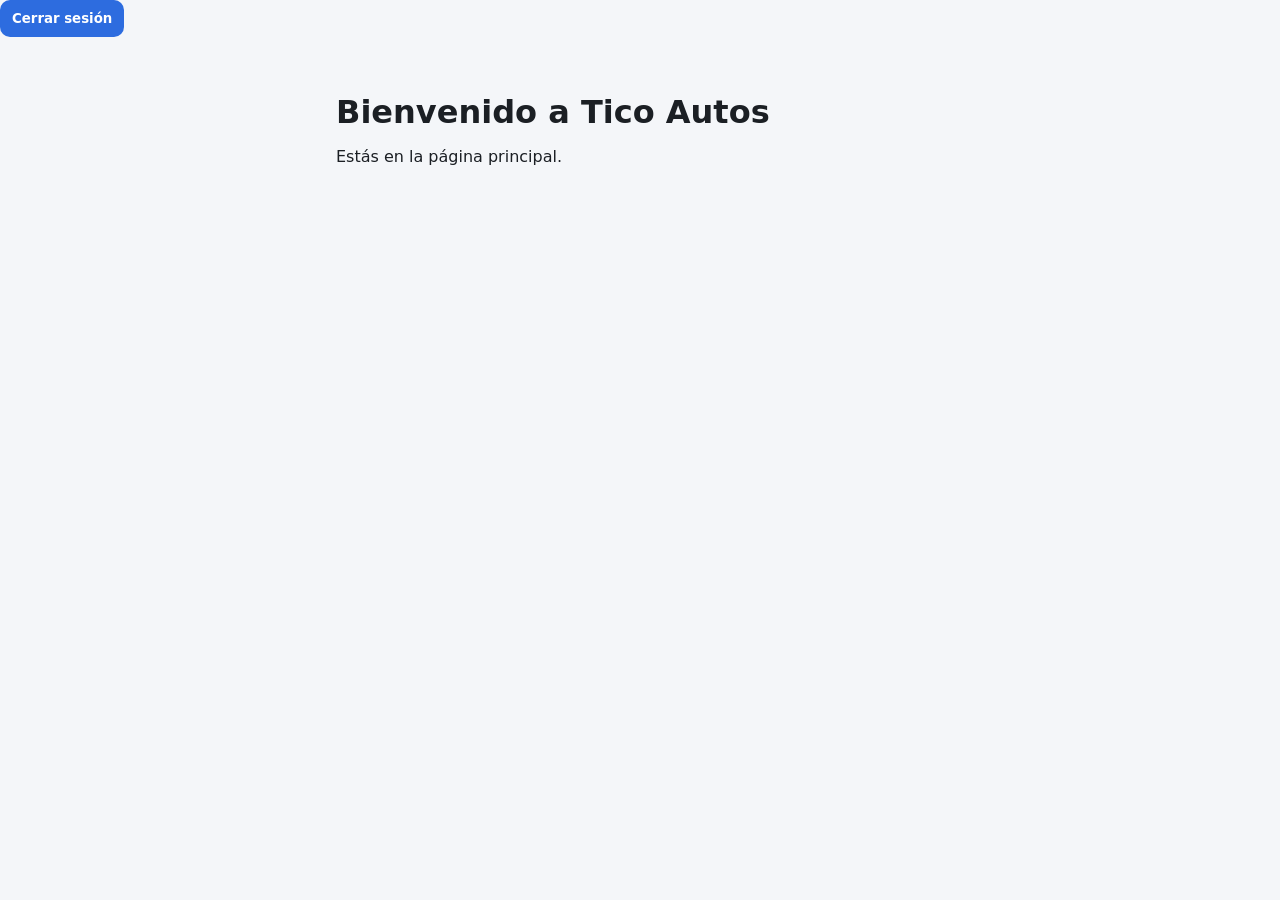
==== index.html @ c5474ba2 "Agrega páginas index y login" ====
<!doctype html>
<html lang="es">
<head>
  <meta charset="utf-8" />
  <meta name="viewport" content="width=device-width, initial-scale=1" />
  <title>TicoAutos | Principal</title>
  <link rel="stylesheet" href="./css/styles.css" />
</head>
<body>

  <header class="topbar">
    <button id="logoutBtn">Cerrar sesión</button>
  </header>

  <main class="container">
    <h1>Bienvenido a Tico Autos </h1>
    <p>Estás en la página principal.</p>
  </main>

  <script src="./js/index.js"></script>
</body>
</html>
---- css/styles.css ----
* { box-sizing: border-box; font-family: system-ui, Arial, sans-serif; }
body { margin: 0; background: #f4f6f9; color: #1b1f24; }

.container { max-width: 640px; margin: 40px auto; padding: 16px; }
h1 { margin: 0 0 16px; }

.card {
  background: #fff;
  padding: 18px;
  border-radius: 14px;
  box-shadow: 0 8px 22px rgba(0,0,0,0.08);
  display: grid;
  gap: 12px;
}

label { display: grid; gap: 6px; font-size: 14px; }

input {
  padding: 10px 12px;
  border: 1px solid #ccd3dd;
  border-radius: 10px;
  outline: none;
}

input:focus { border-color: #7aa7ff; }

button {
  padding: 11px 12px;
  border: none;
  border-radius: 10px;
  cursor: pointer;
  background: #2d6cdf;
  color: #fff;
  font-weight: 600;
}

button:disabled { opacity: 0.7; cursor: not-allowed; }

.msg { margin: 0; min-height: 20px; font-size: 14px; }
.msg.ok { color: #137333; }
.msg.err { color: #b00020; }

.hint { margin: 6px 0 0; font-size: 14px; }
.hint a { color: #2d6cdf; text-decoration: none; }
.hint a:hover { text-decoration: underline; }

.grid-2 {
  display: grid;
  grid-template-columns: 1fr 1fr;
  gap: 12px;
}

@media (max-width: 560px) {
  .grid-2 { grid-template-columns: 1fr; }
}
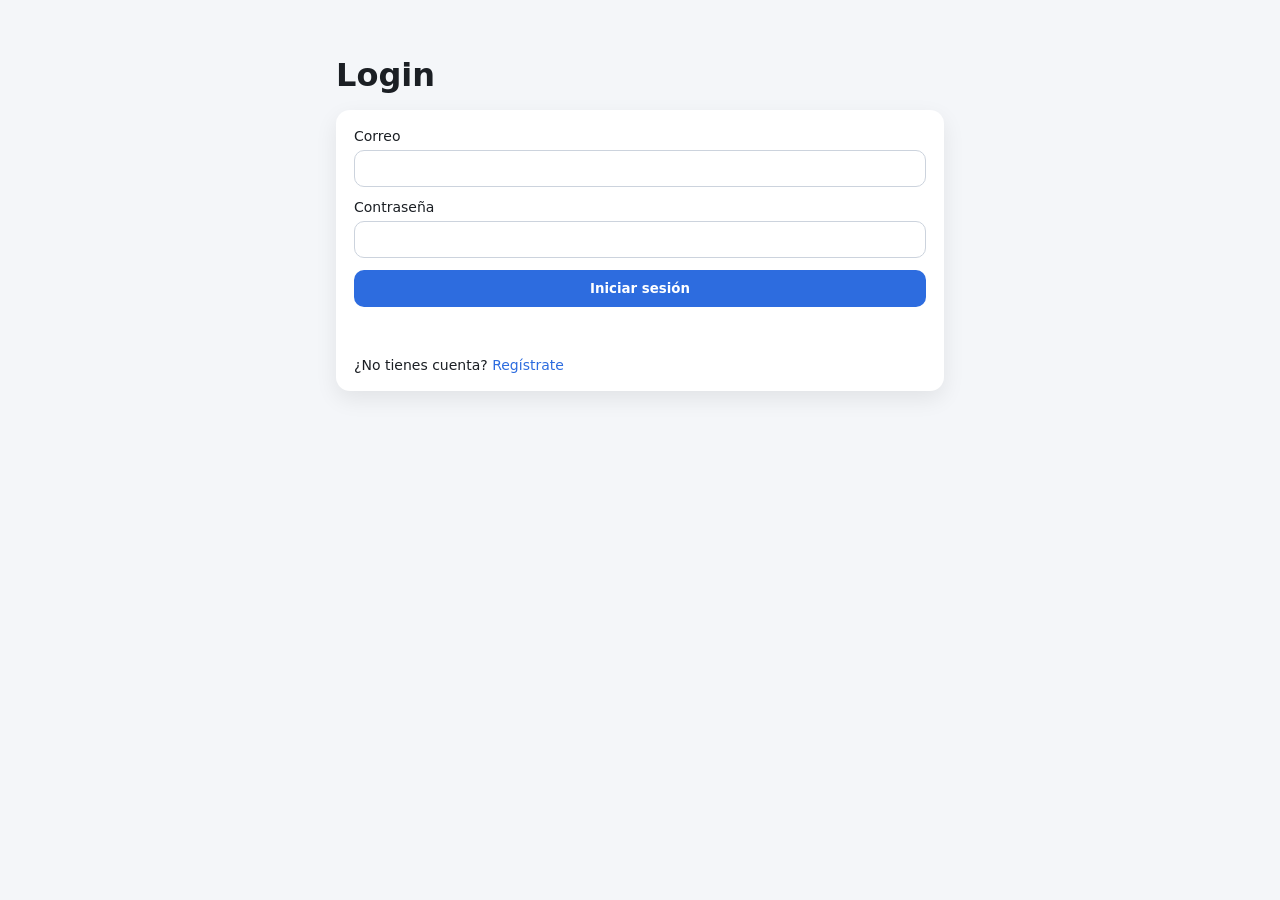
==== commit 905c1df5: "Implementación frontend para CRUD de vehículos y marcar como vendido, con cambios en index.html, ind" ====
--- a/index.html
+++ b/index.html
@@ -14,9 +14,15 @@
 
   <main class="container">
     <h1>Bienvenido a Tico Autos </h1>
-    <p>Estás en la página principal.</p>
+    <p>Vehículos publicados</p>
+    
+    <button onclick="goToCreate()">Publicar vehículo</button>
+
+    <div id="vehicleList" class="vehicle-grid"></div>
   </main>
 
   <script src="./js/index.js"></script>
+  <script src="./js/vehicles.js"></script>
+
 </body>
 </html>
--- a/css/styles.css
+++ b/css/styles.css
@@ -52,4 +52,45 @@
 
 @media (max-width: 560px) {
   .grid-2 { grid-template-columns: 1fr; }
+}
+
+
+.topbar {
+  display: flex;
+  justify-content: flex-end;
+  padding: 10px 20px;
+  background: #ffffff;
+  box-shadow: 0 2px 8px rgba(0,0,0,0.05);
+}
+
+.topbar button {
+  background: #d9534f;
+  color: white;
+  border: none;
+  padding: 8px 12px;
+  border-radius: 8px;
+  cursor: pointer;
+}
+
+.vehicle-grid {
+  display: grid;
+  grid-template-columns: repeat(auto-fill, minmax(250px, 1fr));
+  gap: 16px;
+}
+
+.vehicle-card {
+  background: white;
+  border-radius: 12px;
+  padding: 16px;
+  box-shadow: 0 6px 14px rgba(0,0,0,0.08);
+}
+
+.vehicle-card h3 {
+  margin: 0 0 8px;
+}
+
+.vehicle-actions {
+  display: flex;
+  gap: 6px;
+  margin-top: 10px;
 }
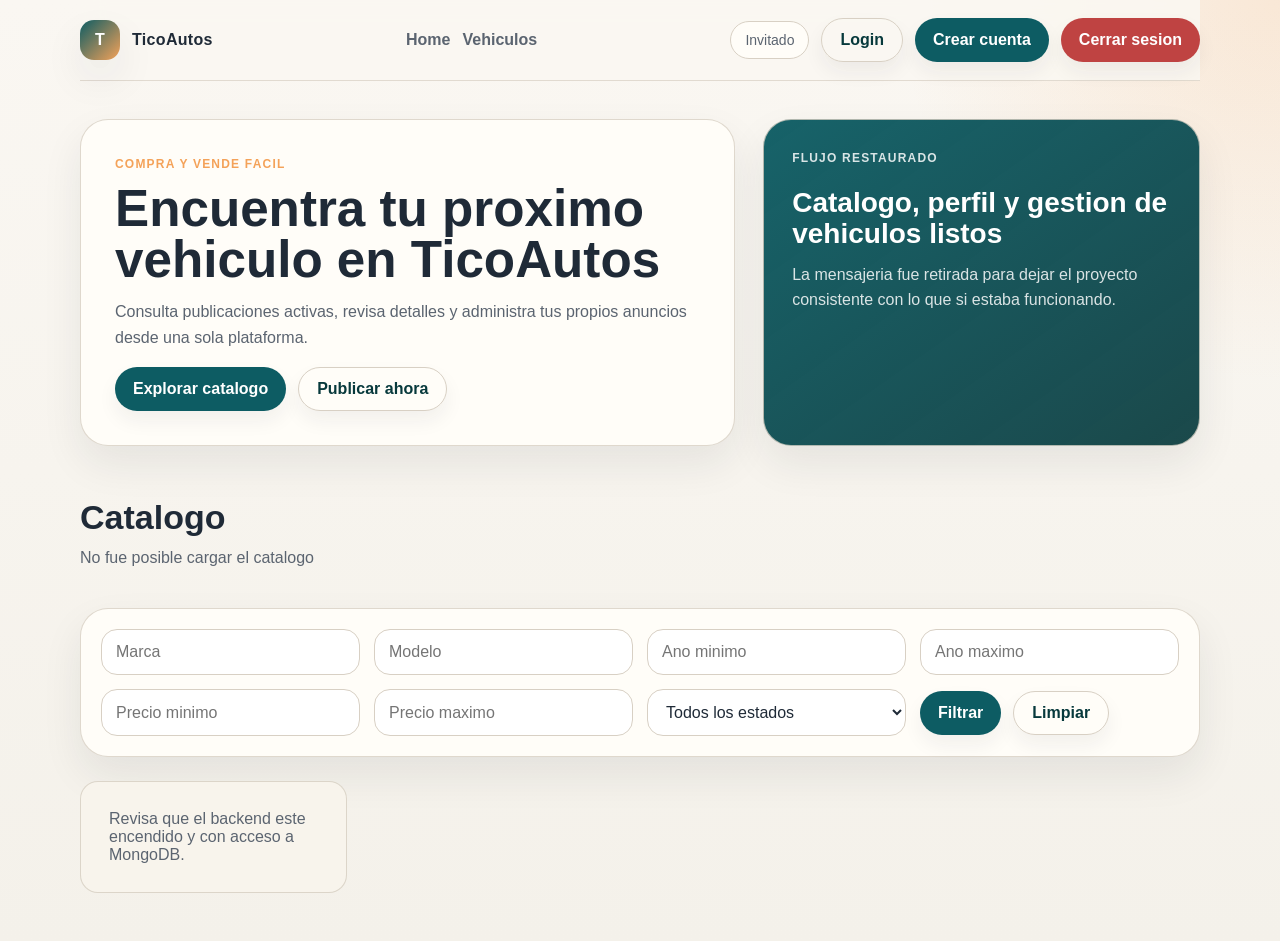
==== commit b1316405: "refactor(frontend): actualizar estilos y logica principal" ====
--- a/index.html
+++ b/index.html
@@ -3,26 +3,85 @@
 <head>
   <meta charset="utf-8" />
   <meta name="viewport" content="width=device-width, initial-scale=1" />
-  <title>TicoAutos | Principal</title>
+  <title>TicoAutos | Catalogo</title>
   <link rel="stylesheet" href="./css/styles.css" />
 </head>
 <body>
+  <header class="site-header shell">
+    <nav class="nav">
+      <a class="brand" href="./index.html">
+        <span class="brand-mark">T</span>
+        <span>TicoAutos</span>
+      </a>
 
-  <header class="topbar">
-    <button id="logoutBtn">Cerrar sesión</button>
+      <div class="nav-links">
+        <a class="nav-link" href="./index.html">Home</a>
+        <a class="nav-link" href="./index.html#catalogo">Vehiculos</a>
+        <a class="nav-link" href="./createVehicle.html" data-auth="private">Publicar Vehiculo</a>
+        <a class="nav-link" href="./myVehicles.html" data-auth="private">Mis Vehiculos</a>
+        <a class="nav-link" href="./profile.html" data-auth="private">Perfil</a>
+      </div>
+
+      <div class="nav-actions">
+        <span class="user-chip" data-user-label>Invitado</span>
+        <a class="btn btn-outline" href="./login.html" data-auth="guest">Login</a>
+        <a class="btn btn-primary" href="./register.html" data-auth="guest">Crear cuenta</a>
+        <button class="btn btn-danger" type="button" data-auth="private" data-logout>Cerrar sesion</button>
+      </div>
+    </nav>
   </header>
 
-  <main class="container">
-    <h1>Bienvenido a Tico Autos </h1>
-    <p>Vehículos publicados</p>
-    
-    <button onclick="goToCreate()">Publicar vehículo</button>
+  <main>
+    <section class="hero shell">
+      <div class="hero-copy">
+        <span class="eyebrow">Compra y vende facil</span>
+        <h1>Encuentra tu proximo vehiculo en TicoAutos</h1>
+        <p class="page-subtitle">
+          Consulta publicaciones activas, revisa detalles y administra tus propios anuncios desde una sola plataforma.
+        </p>
+        <div class="inline-actions">
+          <a class="btn btn-primary" href="#catalogo">Explorar catalogo</a>
+          <a class="btn btn-outline" href="./createVehicle.html" data-auth="private">Publicar ahora</a>
+        </div>
+      </div>
+      <div class="hero-card">
+        <p class="hero-stat-label">Flujo restaurado</p>
+        <strong>Catalogo, perfil y gestion de vehiculos listos</strong>
+        <p>La mensajeria fue retirada para dejar el proyecto consistente con lo que si estaba funcionando.</p>
+      </div>
+    </section>
 
-    <div id="vehicleList" class="vehicle-grid"></div>
+    <section class="shell section" id="catalogo">
+      <div class="section-head">
+        <div>
+          <h2>Catalogo</h2>
+          <p class="page-subtitle" id="catalogSummary">Consulta las publicaciones disponibles</p>
+        </div>
+      </div>
+
+      <form class="filter-card" id="catalogFilters">
+        <input type="text" name="brand" placeholder="Marca" />
+        <input type="text" name="model" placeholder="Modelo" />
+        <input type="number" name="minYear" placeholder="Ano minimo" />
+        <input type="number" name="maxYear" placeholder="Ano maximo" />
+        <input type="number" name="minPrice" placeholder="Precio minimo" />
+        <input type="number" name="maxPrice" placeholder="Precio maximo" />
+        <select name="status">
+          <option value="">Todos los estados</option>
+          <option value="disponible">Disponible</option>
+          <option value="vendido">Vendido</option>
+        </select>
+        <div class="inline-actions">
+          <button class="btn btn-primary" type="submit">Filtrar</button>
+          <button class="btn btn-outline" type="reset">Limpiar</button>
+        </div>
+      </form>
+
+      <div class="catalog-grid" id="catalogList"></div>
+    </section>
   </main>
 
+  <script src="./js/app.js"></script>
   <script src="./js/index.js"></script>
-  <script src="./js/vehicles.js"></script>
-
 </body>
-</html>+</html>
--- a/css/styles.css
+++ b/css/styles.css
@@ -1,96 +1,851 @@
-* { box-sizing: border-box; font-family: system-ui, Arial, sans-serif; }
-body { margin: 0; background: #f4f6f9; color: #1b1f24; }
-
-.container { max-width: 640px; margin: 40px auto; padding: 16px; }
-h1 { margin: 0 0 16px; }
-
+:root {
+  color-scheme: light;
+  --bg: #f4f1ea;
+  --surface: #fffdf8;
+  --surface-alt: #f8f4ec;
+  --text: #1f2a37;
+  --muted: #5b6470;
+  --line: #d8d0c4;
+  --primary: #0d5c63;
+  --primary-strong: #07393c;
+  --accent: #f4a259;
+  --danger: #bf4342;
+  --success: #1f7a4c;
+  --shadow: 0 18px 40px rgba(31, 42, 55, 0.08);
+}
+
+* {
+  box-sizing: border-box;
+}
+
+html {
+  scroll-behavior: smooth;
+}
+
+body {
+  margin: 0;
+  font-family: "Segoe UI", Tahoma, Geneva, Verdana, sans-serif;
+  background:
+    radial-gradient(circle at top right, rgba(244, 162, 89, 0.18), transparent 24%),
+    linear-gradient(180deg, #faf7f2 0%, var(--bg) 100%);
+  color: var(--text);
+}
+
+a {
+  color: inherit;
+  text-decoration: none;
+}
+
+img {
+  display: block;
+  max-width: 100%;
+}
+
+button,
+input,
+select,
+textarea {
+  font: inherit;
+}
+
+button,
+.btn {
+  border: none;
+  border-radius: 999px;
+  cursor: pointer;
+  transition: transform 0.18s ease, box-shadow 0.18s ease, background-color 0.18s ease;
+}
+
+button:hover,
+.btn:hover {
+  transform: translateY(-1px);
+}
+
+button:disabled,
+.btn:disabled {
+  opacity: 0.7;
+  cursor: not-allowed;
+  transform: none;
+}
+
+.shell,
+.container {
+  width: min(1120px, calc(100% - 32px));
+  margin: 0 auto;
+}
+
+.section {
+  padding: 24px 0 48px;
+}
+
+.site-header {
+  position: sticky;
+  top: 0;
+  z-index: 10;
+  padding: 18px 0;
+  backdrop-filter: blur(12px);
+  background: rgba(250, 247, 242, 0.88);
+  border-bottom: 1px solid rgba(216, 208, 196, 0.75);
+}
+
+.nav {
+  display: flex;
+  align-items: center;
+  justify-content: space-between;
+  gap: 20px;
+}
+
+.brand {
+  display: inline-flex;
+  align-items: center;
+  gap: 12px;
+  font-weight: 800;
+  letter-spacing: 0.02em;
+}
+
+.brand-mark {
+  display: inline-grid;
+  place-items: center;
+  width: 40px;
+  height: 40px;
+  border-radius: 14px;
+  background: linear-gradient(135deg, var(--primary), var(--accent));
+  color: white;
+  box-shadow: var(--shadow);
+}
+
+.nav-links,
+.nav-actions,
+.inline-actions {
+  display: flex;
+  align-items: center;
+  gap: 12px;
+  flex-wrap: wrap;
+}
+
+.nav-link {
+  color: var(--muted);
+  font-weight: 600;
+}
+
+.nav-link:hover {
+  color: var(--primary-strong);
+}
+
+.user-chip {
+  padding: 10px 14px;
+  border-radius: 999px;
+  background: var(--surface);
+  border: 1px solid var(--line);
+  color: var(--muted);
+  font-size: 14px;
+}
+
+.btn {
+  display: inline-flex;
+  align-items: center;
+  justify-content: center;
+  min-height: 44px;
+  padding: 0 18px;
+  font-weight: 700;
+  box-shadow: 0 10px 20px rgba(31, 42, 55, 0.06);
+}
+
+.btn-primary,
+button,
+#btnLogin,
+#btnRegister {
+  background: var(--primary);
+  color: white;
+}
+
+.btn-outline {
+  background: transparent;
+  color: var(--primary-strong);
+  border: 1px solid var(--line);
+}
+
+.btn-danger {
+  background: var(--danger);
+  color: white;
+}
+
+.btn-muted {
+  background: var(--surface-alt);
+  color: var(--text);
+  border: 1px solid var(--line);
+}
+
+.hero {
+  display: grid;
+  grid-template-columns: 1.5fr 1fr;
+  gap: 28px;
+  align-items: stretch;
+  padding: 38px 0 28px;
+}
+
+.hero-copy,
+.hero-card,
+.filter-card,
+.vehicle-card,
+.profile-card,
+.stats-card,
+.detail-panel,
+.form-card,
 .card {
+  background: var(--surface);
+  border: 1px solid rgba(216, 208, 196, 0.8);
+  border-radius: 28px;
+  box-shadow: var(--shadow);
+}
+
+.hero-copy {
+  padding: 34px;
+}
+
+.hero-card {
+  padding: 28px;
+  background:
+    linear-gradient(145deg, rgba(13, 92, 99, 0.96), rgba(7, 57, 60, 0.92)),
+    var(--surface);
+  color: white;
+}
+
+.hero-card strong {
+  display: block;
+  margin: 8px 0 12px;
+  font-size: 28px;
+  line-height: 1.1;
+}
+
+.hero-stat-label,
+.eyebrow {
+  display: inline-flex;
+  align-items: center;
+  gap: 8px;
+  margin-bottom: 12px;
+  color: var(--accent);
+  text-transform: uppercase;
+  letter-spacing: 0.1em;
+  font-size: 12px;
+  font-weight: 800;
+}
+
+h1,
+h2,
+h3,
+p {
+  margin-top: 0;
+}
+
+h1 {
+  margin-bottom: 14px;
+  font-size: clamp(34px, 4vw, 56px);
+  line-height: 1;
+}
+
+h2 {
+  margin-bottom: 8px;
+  font-size: clamp(24px, 3vw, 34px);
+}
+
+h3 {
+  margin-bottom: 6px;
+  font-size: 22px;
+}
+
+.page-subtitle,
+.muted,
+.hero-card p,
+.vehicle-description,
+.vehicle-owner {
+  color: var(--muted);
+  line-height: 1.6;
+}
+
+.vehicle-owner,
+.vehicle-description {
+  margin: 0;
+  font-size: 13px;
+}
+
+.hero-card p {
+  color: rgba(255, 255, 255, 0.84);
+}
+
+.section-head {
+  display: flex;
+  align-items: center;
+  justify-content: space-between;
+  gap: 18px;
+  margin-bottom: 22px;
+}
+
+.filter-card {
+  display: grid;
+  grid-template-columns: repeat(4, minmax(0, 1fr));
+  gap: 14px;
+  padding: 20px;
+  margin-bottom: 24px;
+}
+
+label {
+  display: grid;
+  gap: 8px;
+  font-weight: 600;
+  color: var(--text);
+}
+
+input,
+select,
+textarea {
+  width: 100%;
+  border: 1px solid var(--line);
+  border-radius: 16px;
   background: #fff;
+  padding: 13px 14px;
+  color: var(--text);
+  outline: none;
+}
+
+input:focus,
+select:focus,
+textarea:focus {
+  border-color: var(--primary);
+  box-shadow: 0 0 0 3px rgba(13, 92, 99, 0.12);
+}
+
+textarea {
+  resize: vertical;
+}
+
+.vehicle-grid {
+  display: grid;
+  grid-template-columns: repeat(3, minmax(0, 1fr));
+  gap: 20px;
+}
+
+.catalog-grid {
+  display: grid;
+  grid-template-columns: repeat(auto-fill, minmax(260px, 1fr));
+  gap: 18px;
+}
+
+.vehicle-card {
+  overflow: hidden;
+  border-radius: 20px;
+}
+
+.vehicle-card-media {
+  position: relative;
+  aspect-ratio: 16 / 9;
+  background: linear-gradient(180deg, #122433 0%, #314250 100%);
+}
+
+.vehicle-card-media img {
+  width: 100%;
+  height: 100%;
+  object-fit: cover;
+}
+
+.vehicle-card-body {
+  display: grid;
+  gap: 12px;
+  padding: 16px;
+}
+
+.vehicle-card-top {
+  display: flex;
+  justify-content: space-between;
+  gap: 10px;
+  align-items: flex-start;
+}
+
+.vehicle-kicker {
+  margin-bottom: 4px;
+  color: #9a5a2c;
+  font-size: 11px;
+  font-weight: 800;
+  text-transform: uppercase;
+  letter-spacing: 0.08em;
+}
+
+.vehicle-card-top h3 {
+  margin: 0;
+  font-size: 21px;
+}
+
+.vehicle-card-top strong {
+  white-space: nowrap;
+  font-size: 15px;
+  color: var(--primary-strong);
+}
+
+.vehicle-meta,
+.vehicle-card-actions,
+.vehicle-admin-actions,
+.spec-grid,
+.stats-grid,
+.field-grid {
+  display: grid;
+  gap: 12px;
+}
+
+.vehicle-meta-pills {
+  display: flex;
+  gap: 8px;
+  flex-wrap: wrap;
+}
+
+.spec-item,
+.status-pill,
+.empty-state,
+.vehicle-pill {
+  border-radius: 18px;
+  background: var(--surface-alt);
+  border: 1px solid rgba(216, 208, 196, 0.85);
+}
+
+.spec-item,
+.status-pill,
+.vehicle-pill {
+  padding: 12px 14px;
+  font-size: 14px;
+}
+
+.vehicle-pill {
+  padding: 8px 12px;
+  border-radius: 999px;
+  color: #707884;
+  font-size: 12px;
+  line-height: 1;
+}
+
+.vehicle-card-actions {
+  grid-template-columns: 1fr;
+}
+
+.vehicle-admin-actions {
+  grid-template-columns: repeat(2, minmax(0, 1fr));
+}
+
+.vehicle-badge,
+.status-pill {
+  display: inline-flex;
+  align-items: center;
+  justify-content: center;
+  font-weight: 800;
+}
+
+.vehicle-badge {
+  position: absolute;
+  top: 12px;
+  left: 12px;
+  padding: 7px 12px;
+  border-radius: 999px;
+  background: #1f7a4c;
+  color: white;
+  font-size: 11px;
+  box-shadow: none;
+}
+
+.vehicle-badge.sold,
+.status-pill.sold {
+  background: #bf4342;
+  color: white;
+}
+
+.status-pill.available {
+  background: rgba(31, 122, 76, 0.12);
+  color: var(--success);
+}
+
+.empty-state {
+  padding: 28px;
+  color: var(--muted);
+}
+
+.vehicle-card .btn {
+  min-height: 38px;
+  padding: 0 14px;
+  font-size: 13px;
+  box-shadow: none;
+}
+
+.vehicle-card .btn-outline {
+  background: white;
+}
+
+.vehicle-card .btn-danger {
+  justify-self: start;
+}
+
+.catalog-card {
+  overflow: hidden;
+  border-radius: 18px;
+  background: #d6d6d6;
+  border: 1px solid #c7c7c7;
+  box-shadow: 0 8px 24px rgba(31, 42, 55, 0.14);
+}
+
+.catalog-card-media {
+  position: relative;
+  display: block;
+  aspect-ratio: 16 / 10;
+  background: linear-gradient(180deg, #13283a 0%, #1f3342 100%);
+}
+
+.catalog-card-media img {
+  width: 100%;
+  height: 100%;
+  object-fit: contain;
+  padding: 14px;
+}
+
+.catalog-status {
+  position: absolute;
+  top: 10px;
+  left: 10px;
+  display: inline-flex;
+  align-items: center;
+  justify-content: center;
+  min-height: 22px;
+  padding: 0 10px;
+  border-radius: 999px;
+  font-size: 11px;
+  font-weight: 800;
+  color: #fff;
+}
+
+.catalog-status.available {
+  background: #1f7a4c;
+}
+
+.catalog-status.sold {
+  background: #bf4342;
+}
+
+.catalog-card-body {
+  display: grid;
+  gap: 10px;
+  padding: 12px;
+}
+
+.catalog-card-head {
+  display: flex;
+  justify-content: space-between;
+  align-items: flex-start;
+  gap: 10px;
+}
+
+.catalog-card-head h3 {
+  margin: 0;
+  font-size: 22px;
+  line-height: 1.1;
+}
+
+.catalog-card-head strong {
+  white-space: nowrap;
+  font-size: 13px;
+  color: #1f2a37;
+  padding-top: 12px;
+}
+
+.catalog-brand {
+  margin: 0 0 4px;
+  color: #8f5b2d;
+  font-size: 11px;
+  font-weight: 800;
+  text-transform: uppercase;
+}
+
+.catalog-specs {
+  display: flex;
+  flex-wrap: wrap;
+  gap: 6px;
+}
+
+.catalog-chip {
+  display: inline-flex;
+  align-items: center;
+  min-height: 24px;
+  padding: 0 10px;
+  border-radius: 999px;
+  background: #c7c9ce;
+  color: #6c7480;
+  font-size: 11px;
+}
+
+.catalog-description {
+  min-height: 34px;
+  margin: 0;
+  color: #626b77;
+  font-size: 12px;
+  line-height: 1.4;
+}
+
+.catalog-detail-action,
+.catalog-buyer-actions,
+.catalog-danger-row {
+  display: grid;
+}
+
+.catalog-owner-actions {
+  display: grid;
+  grid-template-columns: repeat(2, minmax(0, 1fr));
+  gap: 8px;
+}
+
+.catalog-card .btn {
+  min-height: 34px;
+  padding: 0 12px;
+  border-radius: 999px;
+  font-size: 12px;
+  box-shadow: none;
+}
+
+.catalog-card .btn-outline {
+  background: #dedede;
+  color: #1f2a37;
+  border: 1px solid #bcbcbc;
+  justify-self: start;
+}
+
+.catalog-card .btn-primary {
+  background: #d59155;
+  color: #2a1f16;
+}
+
+.catalog-card .btn-muted {
+  background: #d3d3d3;
+  color: #2f3640;
+  border: 1px solid #bfbfbf;
+}
+
+.catalog-card .btn-danger {
+  background: transparent;
+  color: #bf4342;
+  border: none;
+  padding-left: 2px;
+  justify-self: start;
+}
+
+.detail-layout,
+.profile-grid,
+.editor-grid {
+  display: grid;
+  grid-template-columns: repeat(2, minmax(0, 1fr));
+  gap: 22px;
+}
+
+.detail-panel,
+.profile-card,
+.stats-card,
+.form-card {
+  padding: 24px;
+}
+
+.gallery {
+  display: grid;
+  gap: 14px;
+}
+
+.gallery-main {
+  overflow: hidden;
+  border-radius: 22px;
+  aspect-ratio: 16 / 10;
+  background: var(--surface-alt);
+}
+
+.gallery-main img {
+  width: 100%;
+  height: 100%;
+  object-fit: cover;
+}
+
+.gallery-thumbs {
+  display: grid;
+  grid-template-columns: repeat(auto-fit, minmax(90px, 1fr));
+  gap: 10px;
+}
+
+.gallery-thumb {
+  overflow: hidden;
+  padding: 0;
+  border-radius: 16px;
+  border: 1px solid var(--line);
+  background: white;
+}
+
+.gallery-thumb img {
+  width: 100%;
+  height: 90px;
+  object-fit: cover;
+}
+
+.detail-price {
+  margin: 18px 0;
+  font-size: clamp(26px, 3vw, 40px);
+  font-weight: 800;
+  color: var(--primary-strong);
+}
+
+.spec-grid,
+.stats-grid,
+.field-grid {
+  grid-template-columns: repeat(2, minmax(0, 1fr));
+}
+
+.spec-item span {
+  display: block;
+  margin-bottom: 8px;
+  color: var(--muted);
+  font-size: 13px;
+}
+
+.profile-card h2 {
+  margin-bottom: 4px;
+}
+
+.file-field {
   padding: 18px;
-  border-radius: 14px;
-  box-shadow: 0 8px 22px rgba(0,0,0,0.08);
-  display: grid;
+  border: 1px dashed var(--line);
+  border-radius: 20px;
+  background: var(--surface-alt);
+}
+
+.file-field input {
+  margin-top: 10px;
+  background: white;
+}
+
+.image-preview-list {
+  display: grid;
+  grid-template-columns: repeat(2, minmax(0, 1fr));
+  gap: 14px;
+  margin-bottom: 18px;
+}
+
+.image-check {
+  display: grid;
+  gap: 10px;
+  padding: 14px;
+  border: 1px solid var(--line);
+  border-radius: 20px;
+  background: var(--surface-alt);
+}
+
+.image-check img {
+  width: 100%;
+  height: 140px;
+  object-fit: cover;
+  border-radius: 16px;
+}
+
+.image-check input {
+  width: auto;
+  margin: 0;
+}
+
+.msg {
+  min-height: 24px;
+  margin: 0;
+  font-size: 14px;
+  font-weight: 700;
+}
+
+.msg.ok {
+  color: var(--success);
+}
+
+.msg.err {
+  color: var(--danger);
+}
+
+.hint {
+  margin: 0;
+  color: var(--muted);
+}
+
+.hint a {
+  color: var(--primary);
+  font-weight: 700;
+}
+
+.container {
+  max-width: 640px;
+  padding: 48px 0;
+}
+
+.card {
+  padding: 24px;
+  display: grid;
+  gap: 14px;
+}
+
+.grid-2 {
+  display: grid;
+  grid-template-columns: repeat(2, minmax(0, 1fr));
   gap: 12px;
 }
-
-label { display: grid; gap: 6px; font-size: 14px; }
-
-input {
-  padding: 10px 12px;
-  border: 1px solid #ccd3dd;
-  border-radius: 10px;
-  outline: none;
-}
-
-input:focus { border-color: #7aa7ff; }
-
-button {
-  padding: 11px 12px;
-  border: none;
-  border-radius: 10px;
-  cursor: pointer;
-  background: #2d6cdf;
-  color: #fff;
-  font-weight: 600;
-}
-
-button:disabled { opacity: 0.7; cursor: not-allowed; }
-
-.msg { margin: 0; min-height: 20px; font-size: 14px; }
-.msg.ok { color: #137333; }
-.msg.err { color: #b00020; }
-
-.hint { margin: 6px 0 0; font-size: 14px; }
-.hint a { color: #2d6cdf; text-decoration: none; }
-.hint a:hover { text-decoration: underline; }
-
-.grid-2 {
-  display: grid;
-  grid-template-columns: 1fr 1fr;
-  gap: 12px;
-}
-
-@media (max-width: 560px) {
-  .grid-2 { grid-template-columns: 1fr; }
-}
-
 
 .topbar {
   display: flex;
   justify-content: flex-end;
-  padding: 10px 20px;
-  background: #ffffff;
-  box-shadow: 0 2px 8px rgba(0,0,0,0.05);
-}
-
-.topbar button {
-  background: #d9534f;
-  color: white;
-  border: none;
-  padding: 8px 12px;
-  border-radius: 8px;
-  cursor: pointer;
-}
-
-.vehicle-grid {
-  display: grid;
-  grid-template-columns: repeat(auto-fill, minmax(250px, 1fr));
-  gap: 16px;
-}
-
-.vehicle-card {
-  background: white;
-  border-radius: 12px;
-  padding: 16px;
-  box-shadow: 0 6px 14px rgba(0,0,0,0.08);
-}
-
-.vehicle-card h3 {
-  margin: 0 0 8px;
-}
-
-.vehicle-actions {
-  display: flex;
-  gap: 6px;
-  margin-top: 10px;
-}+  padding: 16px 24px;
+}
+
+@media (max-width: 980px) {
+  .nav,
+  .section-head,
+  .hero,
+  .detail-layout,
+  .profile-grid,
+  .editor-grid {
+    grid-template-columns: 1fr;
+  }
+
+  .nav {
+    align-items: flex-start;
+  }
+
+  .filter-card,
+  .vehicle-grid {
+    grid-template-columns: repeat(2, minmax(0, 1fr));
+  }
+}
+
+@media (max-width: 720px) {
+  .shell,
+  .container {
+    width: min(100% - 24px, 1120px);
+  }
+
+  .site-header {
+    position: static;
+  }
+
+  .filter-card,
+  .vehicle-grid,
+  .field-grid,
+  .spec-grid,
+  .stats-grid,
+  .vehicle-meta,
+  .vehicle-admin-actions,
+  .vehicle-card-actions,
+  .image-preview-list,
+  .grid-2 {
+    grid-template-columns: 1fr;
+  }
+
+  .hero-copy,
+  .hero-card,
+  .detail-panel,
+  .profile-card,
+  .stats-card,
+  .form-card,
+  .card {
+    padding: 20px;
+    border-radius: 22px;
+  }
+}
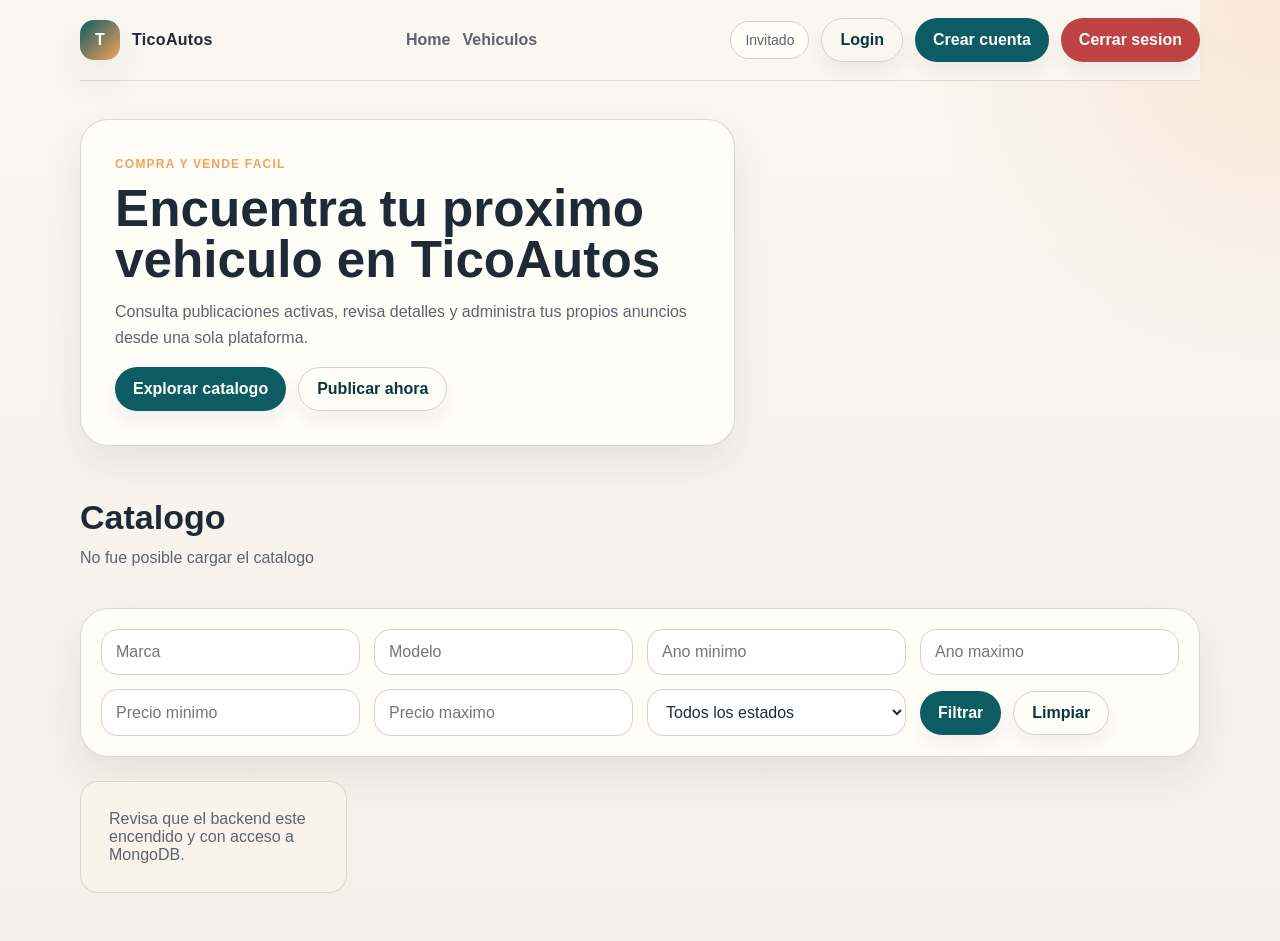
==== commit ee0c4803: "agregación de enlace a la sección de chats en el menú de navegación" ====
--- a/index.html
+++ b/index.html
@@ -20,6 +20,7 @@
         <a class="nav-link" href="./createVehicle.html" data-auth="private">Publicar Vehiculo</a>
         <a class="nav-link" href="./myVehicles.html" data-auth="private">Mis Vehiculos</a>
         <a class="nav-link" href="./profile.html" data-auth="private">Perfil</a>
+        <a class="nav-link" href="./chats.html" data-auth="private">Chats</a>
       </div>
 
       <div class="nav-actions">
@@ -43,11 +44,6 @@
           <a class="btn btn-primary" href="#catalogo">Explorar catalogo</a>
           <a class="btn btn-outline" href="./createVehicle.html" data-auth="private">Publicar ahora</a>
         </div>
-      </div>
-      <div class="hero-card">
-        <p class="hero-stat-label">Flujo restaurado</p>
-        <strong>Catalogo, perfil y gestion de vehiculos listos</strong>
-        <p>La mensajeria fue retirada para dejar el proyecto consistente con lo que si estaba funcionando.</p>
       </div>
     </section>
 
